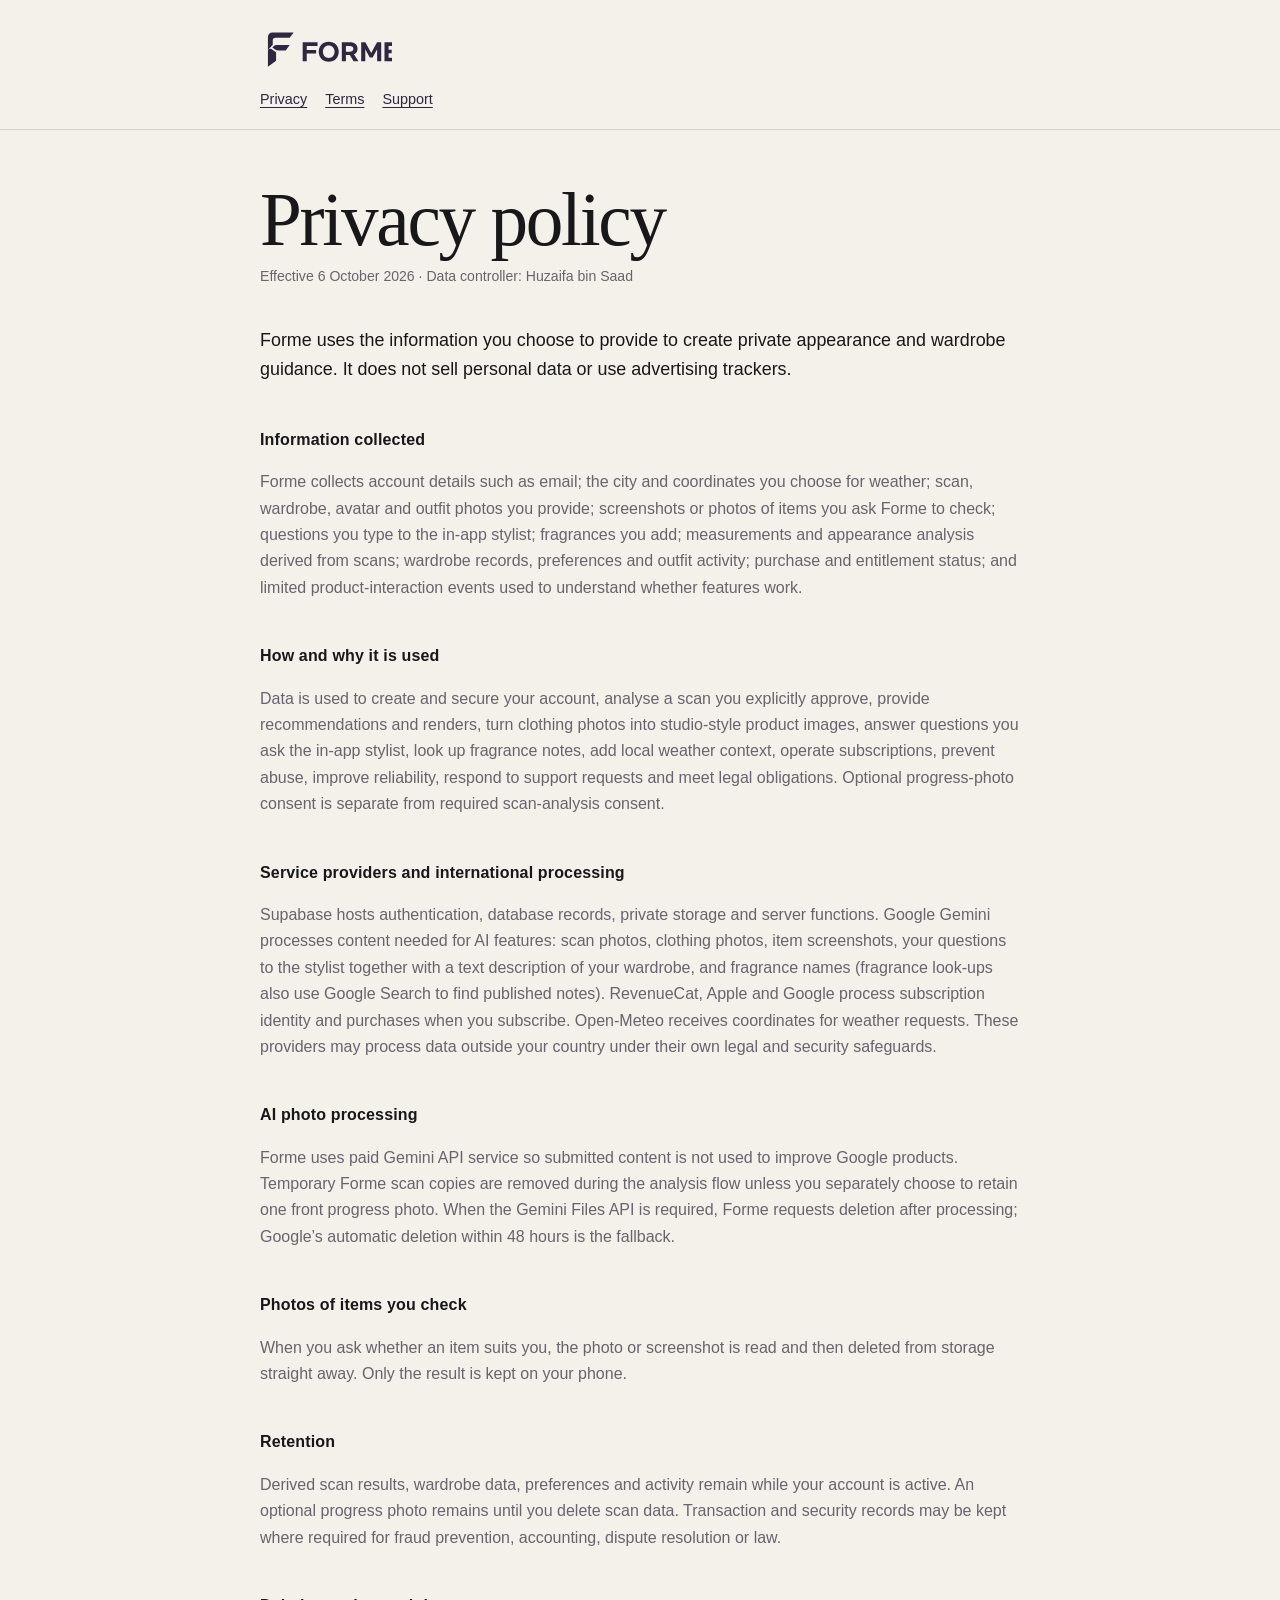
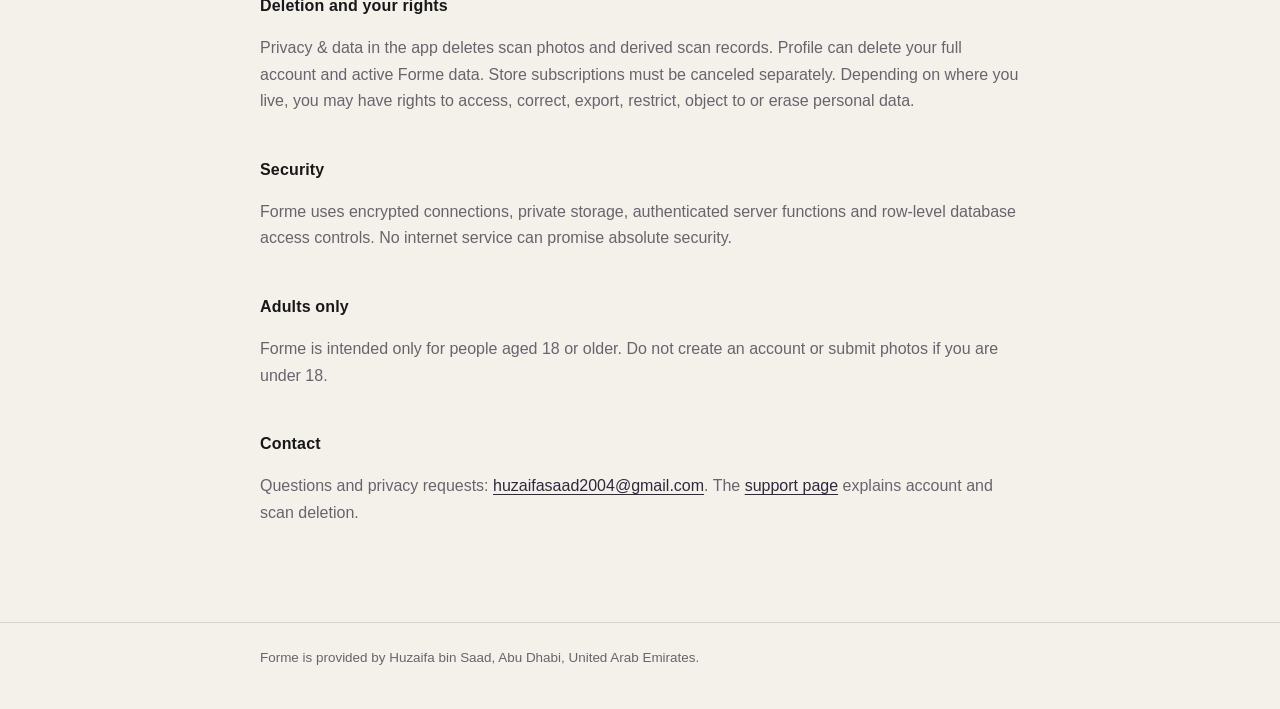
==== privacy/index.html @ 4117dc7e "Forme privacy, terms and support pages" ====
<!doctype html>
<html lang="en"><head><meta charset="utf-8"><meta name="viewport" content="width=device-width,initial-scale=1"><title>Privacy Policy — Forme</title><meta name="description" content="How Forme collects, uses, retains and deletes personal data."><link rel="stylesheet" href="../styles.css"></head>
<body><header><div class="shell"><img src="../logo-lockup.svg" alt="Forme"><nav><a href="../privacy/">Privacy</a><a href="../terms/">Terms</a><a href="../support/">Support</a></nav></div></header>
<main class="shell"><h1>Privacy policy</h1><p class="meta">Effective 6 October 2026 · Data controller: Huzaifa bin Saad</p>
<p class="lead">Forme uses the information you choose to provide to create private appearance and wardrobe guidance. It does not sell personal data or use advertising trackers.</p>
<h2>Information collected</h2><p>Forme collects account details such as email; the city and coordinates you choose for weather; scan, wardrobe, avatar and outfit photos you provide; screenshots or photos of items you ask Forme to check; questions you type to the in-app stylist; fragrances you add; measurements and appearance analysis derived from scans; wardrobe records, preferences and outfit activity; purchase and entitlement status; and limited product-interaction events used to understand whether features work.</p>
<h2>How and why it is used</h2><p>Data is used to create and secure your account, analyse a scan you explicitly approve, provide recommendations and renders, turn clothing photos into studio-style product images, answer questions you ask the in-app stylist, look up fragrance notes, add local weather context, operate subscriptions, prevent abuse, improve reliability, respond to support requests and meet legal obligations. Optional progress-photo consent is separate from required scan-analysis consent.</p>
<h2>Service providers and international processing</h2><p>Supabase hosts authentication, database records, private storage and server functions. Google Gemini processes content needed for AI features: scan photos, clothing photos, item screenshots, your questions to the stylist together with a text description of your wardrobe, and fragrance names (fragrance look-ups also use Google Search to find published notes). RevenueCat, Apple and Google process subscription identity and purchases when you subscribe. Open-Meteo receives coordinates for weather requests. These providers may process data outside your country under their own legal and security safeguards.</p>
<h2>AI photo processing</h2><p>Forme uses paid Gemini API service so submitted content is not used to improve Google products. Temporary Forme scan copies are removed during the analysis flow unless you separately choose to retain one front progress photo. When the Gemini Files API is required, Forme requests deletion after processing; Google’s automatic deletion within 48 hours is the fallback.</p>
<h2>Photos of items you check</h2><p>When you ask whether an item suits you, the photo or screenshot is read and then deleted from storage straight away. Only the result is kept on your phone.</p>
<h2>Retention</h2><p>Derived scan results, wardrobe data, preferences and activity remain while your account is active. An optional progress photo remains until you delete scan data. Transaction and security records may be kept where required for fraud prevention, accounting, dispute resolution or law.</p>
<h2>Deletion and your rights</h2><p>Privacy &amp; data in the app deletes scan photos and derived scan records. Profile can delete your full account and active Forme data. Store subscriptions must be canceled separately. Depending on where you live, you may have rights to access, correct, export, restrict, object to or erase personal data.</p>
<h2>Security</h2><p>Forme uses encrypted connections, private storage, authenticated server functions and row-level database access controls. No internet service can promise absolute security.</p>
<h2>Adults only</h2><p>Forme is intended only for people aged 18 or older. Do not create an account or submit photos if you are under 18.</p>
<h2>Contact</h2><p>Questions and privacy requests: <a href="mailto:huzaifasaad2004@gmail.com">huzaifasaad2004@gmail.com</a>. The <a href="../support/">support page</a> explains account and scan deletion.</p>
</main><footer><div class="shell">Forme is provided by Huzaifa bin Saad, Abu Dhabi, United Arab Emirates.</div></footer></body></html>
---- styles.css ----
:root {
  color-scheme: light;
  --paper: #f4f1eb;
  --ink: #181719;
  --muted: #68636d;
  --aubergine: #30263f;
  --rule: #d9d3ca;
  --raised: #fbf9f5;
}

* { box-sizing: border-box; }
body {
  margin: 0;
  background: var(--paper);
  color: var(--ink);
  font-family: Manrope, -apple-system, BlinkMacSystemFont, "Segoe UI", sans-serif;
  line-height: 1.65;
}
a { color: var(--aubergine); text-underline-offset: 3px; }
.shell { width: min(760px, calc(100% - 40px)); margin: 0 auto; }
header { padding: 30px 0 18px; border-bottom: 1px solid var(--rule); }
header img { display: block; width: 132px; height: auto; }
nav { display: flex; flex-wrap: wrap; gap: 18px; margin-top: 18px; font-size: 0.9rem; }
main { padding: 54px 0 80px; }
h1 { margin: 0 0 8px; font-family: "Instrument Serif", Georgia, serif; font-size: clamp(2.5rem, 8vw, 4.7rem); line-height: 0.96; font-weight: 400; letter-spacing: -0.03em; }
h2 { margin: 42px 0 8px; font-size: 1rem; letter-spacing: 0.01em; }
p, li { color: var(--muted); }
.meta { margin: 0 0 38px; font-size: 0.88rem; }
.lead { color: var(--ink); font-size: 1.12rem; }
.card { margin-top: 28px; padding: 22px; background: var(--raised); border: 1px solid var(--rule); border-radius: 14px; }
.button { display: inline-block; min-height: 48px; padding: 12px 20px; border-radius: 12px; background: var(--aubergine); color: white; text-decoration: none; font-weight: 700; }
footer { padding: 24px 0 40px; border-top: 1px solid var(--rule); color: var(--muted); font-size: 0.84rem; }
@media (max-width: 480px) { main { padding-top: 38px; } .shell { width: min(100% - 30px, 760px); } }
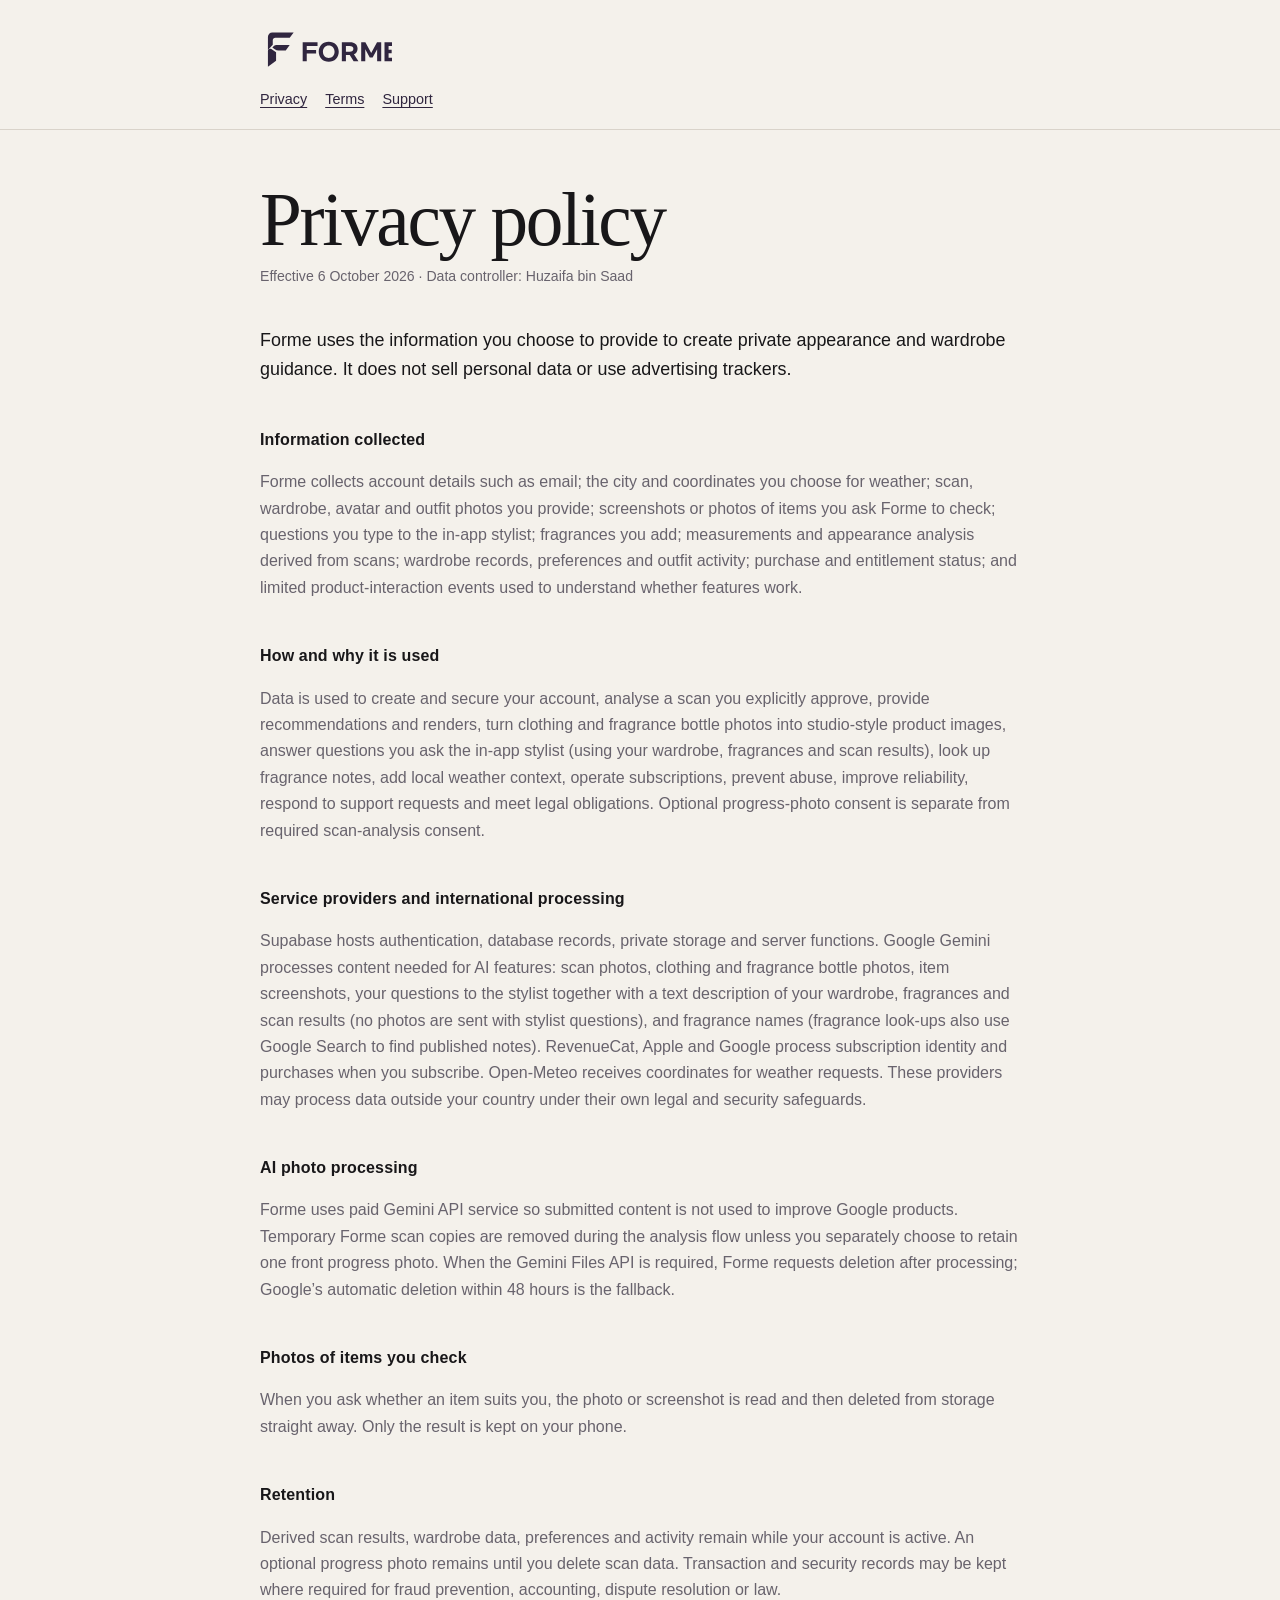
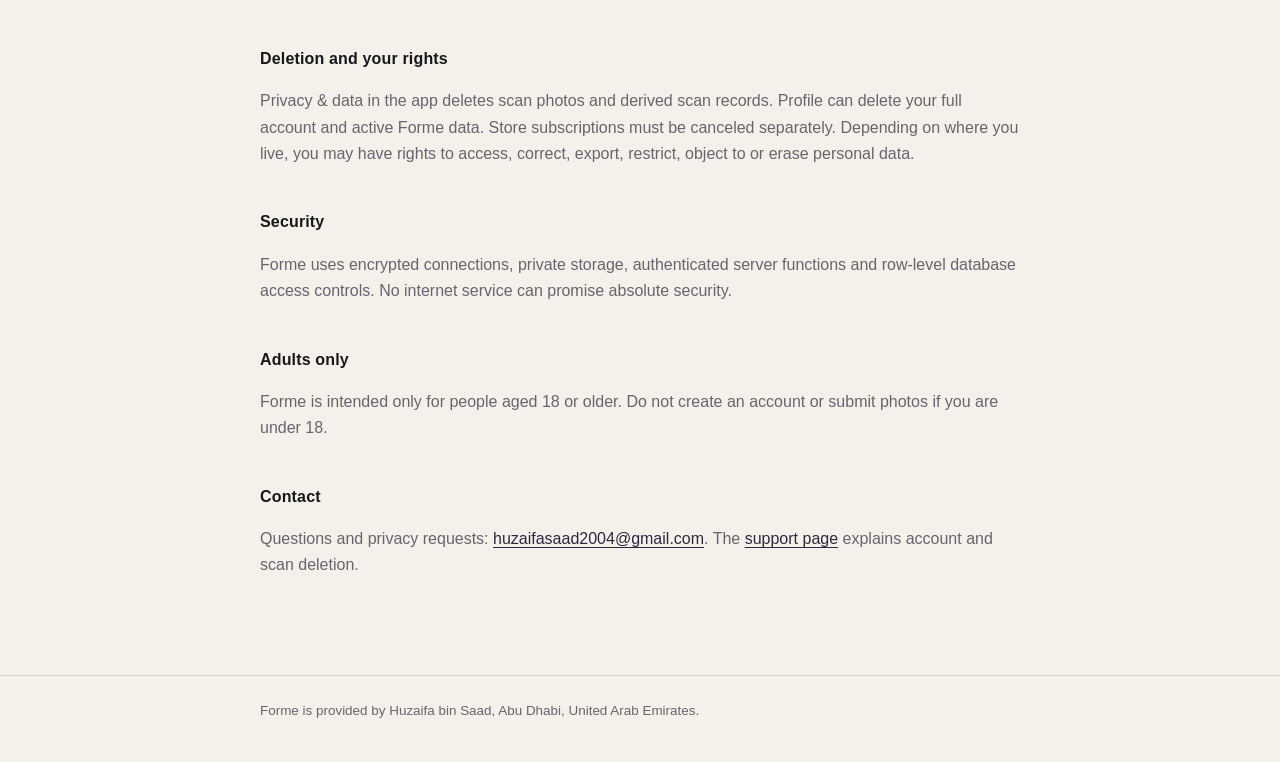
==== commit f67e9378: "Privacy: fragrance studio shots; stylist uses wardrobe, fragrances and scan results (text only) Co-A" ====
--- a/privacy/index.html
+++ b/privacy/index.html
@@ -4,8 +4,8 @@
 <main class="shell"><h1>Privacy policy</h1><p class="meta">Effective 6 October 2026 · Data controller: Huzaifa bin Saad</p>
 <p class="lead">Forme uses the information you choose to provide to create private appearance and wardrobe guidance. It does not sell personal data or use advertising trackers.</p>
 <h2>Information collected</h2><p>Forme collects account details such as email; the city and coordinates you choose for weather; scan, wardrobe, avatar and outfit photos you provide; screenshots or photos of items you ask Forme to check; questions you type to the in-app stylist; fragrances you add; measurements and appearance analysis derived from scans; wardrobe records, preferences and outfit activity; purchase and entitlement status; and limited product-interaction events used to understand whether features work.</p>
-<h2>How and why it is used</h2><p>Data is used to create and secure your account, analyse a scan you explicitly approve, provide recommendations and renders, turn clothing photos into studio-style product images, answer questions you ask the in-app stylist, look up fragrance notes, add local weather context, operate subscriptions, prevent abuse, improve reliability, respond to support requests and meet legal obligations. Optional progress-photo consent is separate from required scan-analysis consent.</p>
-<h2>Service providers and international processing</h2><p>Supabase hosts authentication, database records, private storage and server functions. Google Gemini processes content needed for AI features: scan photos, clothing photos, item screenshots, your questions to the stylist together with a text description of your wardrobe, and fragrance names (fragrance look-ups also use Google Search to find published notes). RevenueCat, Apple and Google process subscription identity and purchases when you subscribe. Open-Meteo receives coordinates for weather requests. These providers may process data outside your country under their own legal and security safeguards.</p>
+<h2>How and why it is used</h2><p>Data is used to create and secure your account, analyse a scan you explicitly approve, provide recommendations and renders, turn clothing and fragrance bottle photos into studio-style product images, answer questions you ask the in-app stylist (using your wardrobe, fragrances and scan results), look up fragrance notes, add local weather context, operate subscriptions, prevent abuse, improve reliability, respond to support requests and meet legal obligations. Optional progress-photo consent is separate from required scan-analysis consent.</p>
+<h2>Service providers and international processing</h2><p>Supabase hosts authentication, database records, private storage and server functions. Google Gemini processes content needed for AI features: scan photos, clothing and fragrance bottle photos, item screenshots, your questions to the stylist together with a text description of your wardrobe, fragrances and scan results (no photos are sent with stylist questions), and fragrance names (fragrance look-ups also use Google Search to find published notes). RevenueCat, Apple and Google process subscription identity and purchases when you subscribe. Open-Meteo receives coordinates for weather requests. These providers may process data outside your country under their own legal and security safeguards.</p>
 <h2>AI photo processing</h2><p>Forme uses paid Gemini API service so submitted content is not used to improve Google products. Temporary Forme scan copies are removed during the analysis flow unless you separately choose to retain one front progress photo. When the Gemini Files API is required, Forme requests deletion after processing; Google’s automatic deletion within 48 hours is the fallback.</p>
 <h2>Photos of items you check</h2><p>When you ask whether an item suits you, the photo or screenshot is read and then deleted from storage straight away. Only the result is kept on your phone.</p>
 <h2>Retention</h2><p>Derived scan results, wardrobe data, preferences and activity remain while your account is active. An optional progress photo remains until you delete scan data. Transaction and security records may be kept where required for fraud prevention, accounting, dispute resolution or law.</p>
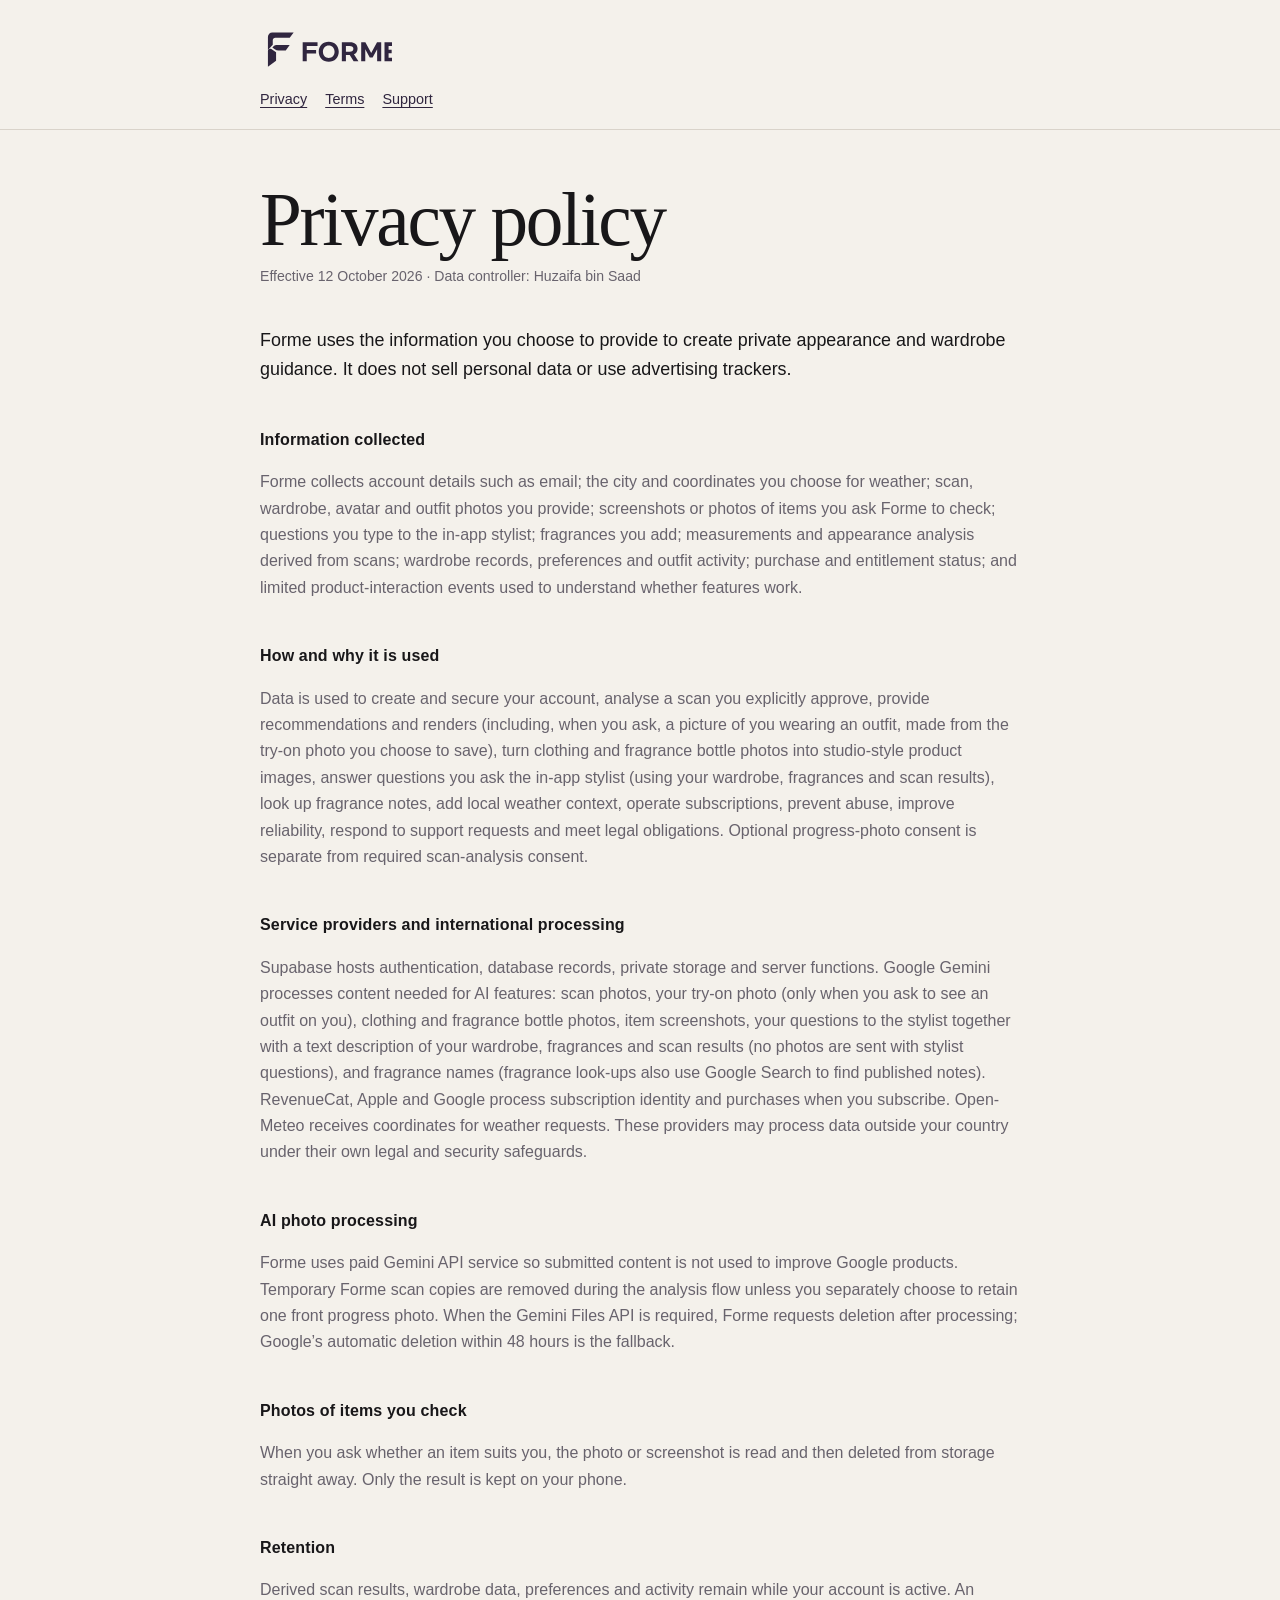
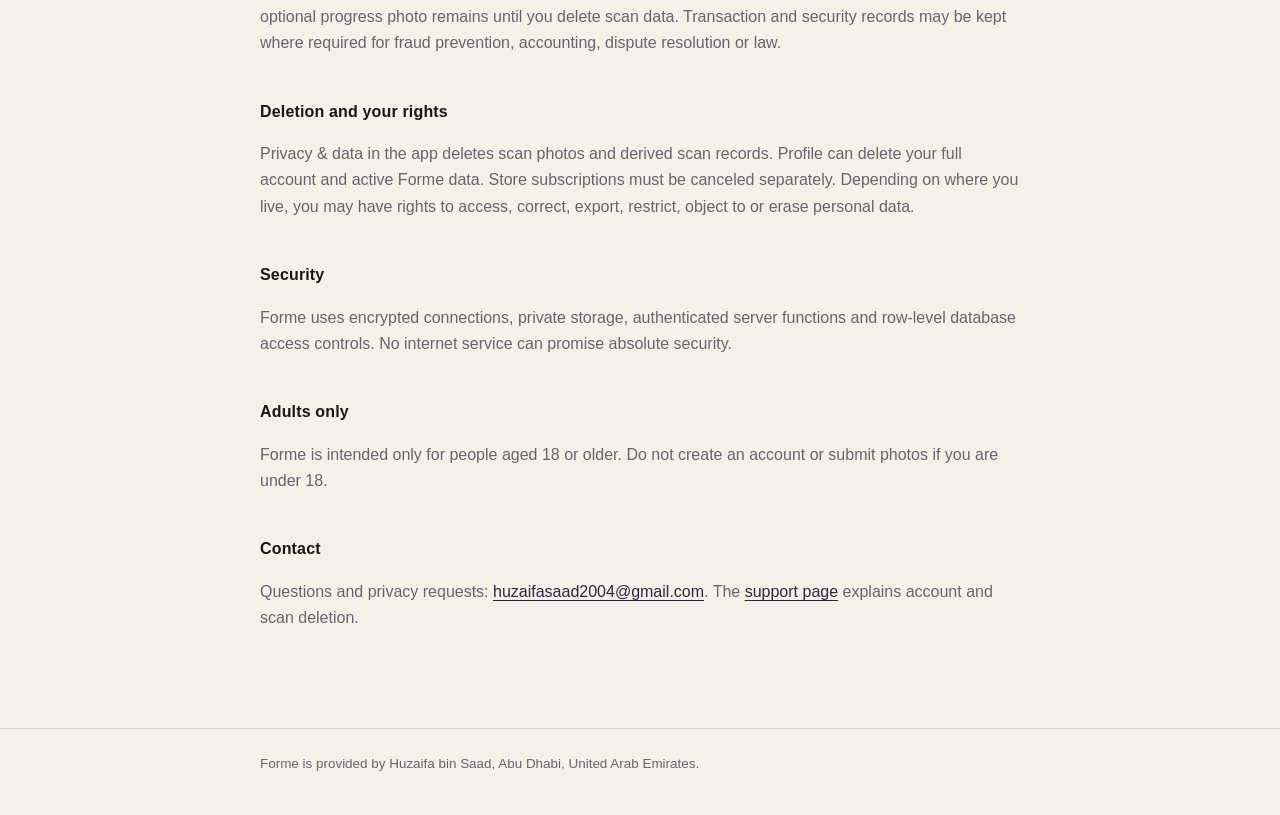
==== commit 46d377b7: "Privacy: AI try-on uses your saved try-on photo when you ask" ====
--- a/privacy/index.html
+++ b/privacy/index.html
@@ -1,11 +1,11 @@
 <!doctype html>
 <html lang="en"><head><meta charset="utf-8"><meta name="viewport" content="width=device-width,initial-scale=1"><title>Privacy Policy — Forme</title><meta name="description" content="How Forme collects, uses, retains and deletes personal data."><link rel="stylesheet" href="../styles.css"></head>
 <body><header><div class="shell"><img src="../logo-lockup.svg" alt="Forme"><nav><a href="../privacy/">Privacy</a><a href="../terms/">Terms</a><a href="../support/">Support</a></nav></div></header>
-<main class="shell"><h1>Privacy policy</h1><p class="meta">Effective 6 October 2026 · Data controller: Huzaifa bin Saad</p>
+<main class="shell"><h1>Privacy policy</h1><p class="meta">Effective 12 October 2026 · Data controller: Huzaifa bin Saad</p>
 <p class="lead">Forme uses the information you choose to provide to create private appearance and wardrobe guidance. It does not sell personal data or use advertising trackers.</p>
 <h2>Information collected</h2><p>Forme collects account details such as email; the city and coordinates you choose for weather; scan, wardrobe, avatar and outfit photos you provide; screenshots or photos of items you ask Forme to check; questions you type to the in-app stylist; fragrances you add; measurements and appearance analysis derived from scans; wardrobe records, preferences and outfit activity; purchase and entitlement status; and limited product-interaction events used to understand whether features work.</p>
-<h2>How and why it is used</h2><p>Data is used to create and secure your account, analyse a scan you explicitly approve, provide recommendations and renders, turn clothing and fragrance bottle photos into studio-style product images, answer questions you ask the in-app stylist (using your wardrobe, fragrances and scan results), look up fragrance notes, add local weather context, operate subscriptions, prevent abuse, improve reliability, respond to support requests and meet legal obligations. Optional progress-photo consent is separate from required scan-analysis consent.</p>
-<h2>Service providers and international processing</h2><p>Supabase hosts authentication, database records, private storage and server functions. Google Gemini processes content needed for AI features: scan photos, clothing and fragrance bottle photos, item screenshots, your questions to the stylist together with a text description of your wardrobe, fragrances and scan results (no photos are sent with stylist questions), and fragrance names (fragrance look-ups also use Google Search to find published notes). RevenueCat, Apple and Google process subscription identity and purchases when you subscribe. Open-Meteo receives coordinates for weather requests. These providers may process data outside your country under their own legal and security safeguards.</p>
+<h2>How and why it is used</h2><p>Data is used to create and secure your account, analyse a scan you explicitly approve, provide recommendations and renders (including, when you ask, a picture of you wearing an outfit, made from the try-on photo you choose to save), turn clothing and fragrance bottle photos into studio-style product images, answer questions you ask the in-app stylist (using your wardrobe, fragrances and scan results), look up fragrance notes, add local weather context, operate subscriptions, prevent abuse, improve reliability, respond to support requests and meet legal obligations. Optional progress-photo consent is separate from required scan-analysis consent.</p>
+<h2>Service providers and international processing</h2><p>Supabase hosts authentication, database records, private storage and server functions. Google Gemini processes content needed for AI features: scan photos, your try-on photo (only when you ask to see an outfit on you), clothing and fragrance bottle photos, item screenshots, your questions to the stylist together with a text description of your wardrobe, fragrances and scan results (no photos are sent with stylist questions), and fragrance names (fragrance look-ups also use Google Search to find published notes). RevenueCat, Apple and Google process subscription identity and purchases when you subscribe. Open-Meteo receives coordinates for weather requests. These providers may process data outside your country under their own legal and security safeguards.</p>
 <h2>AI photo processing</h2><p>Forme uses paid Gemini API service so submitted content is not used to improve Google products. Temporary Forme scan copies are removed during the analysis flow unless you separately choose to retain one front progress photo. When the Gemini Files API is required, Forme requests deletion after processing; Google’s automatic deletion within 48 hours is the fallback.</p>
 <h2>Photos of items you check</h2><p>When you ask whether an item suits you, the photo or screenshot is read and then deleted from storage straight away. Only the result is kept on your phone.</p>
 <h2>Retention</h2><p>Derived scan results, wardrobe data, preferences and activity remain while your account is active. An optional progress photo remains until you delete scan data. Transaction and security records may be kept where required for fraud prevention, accounting, dispute resolution or law.</p>
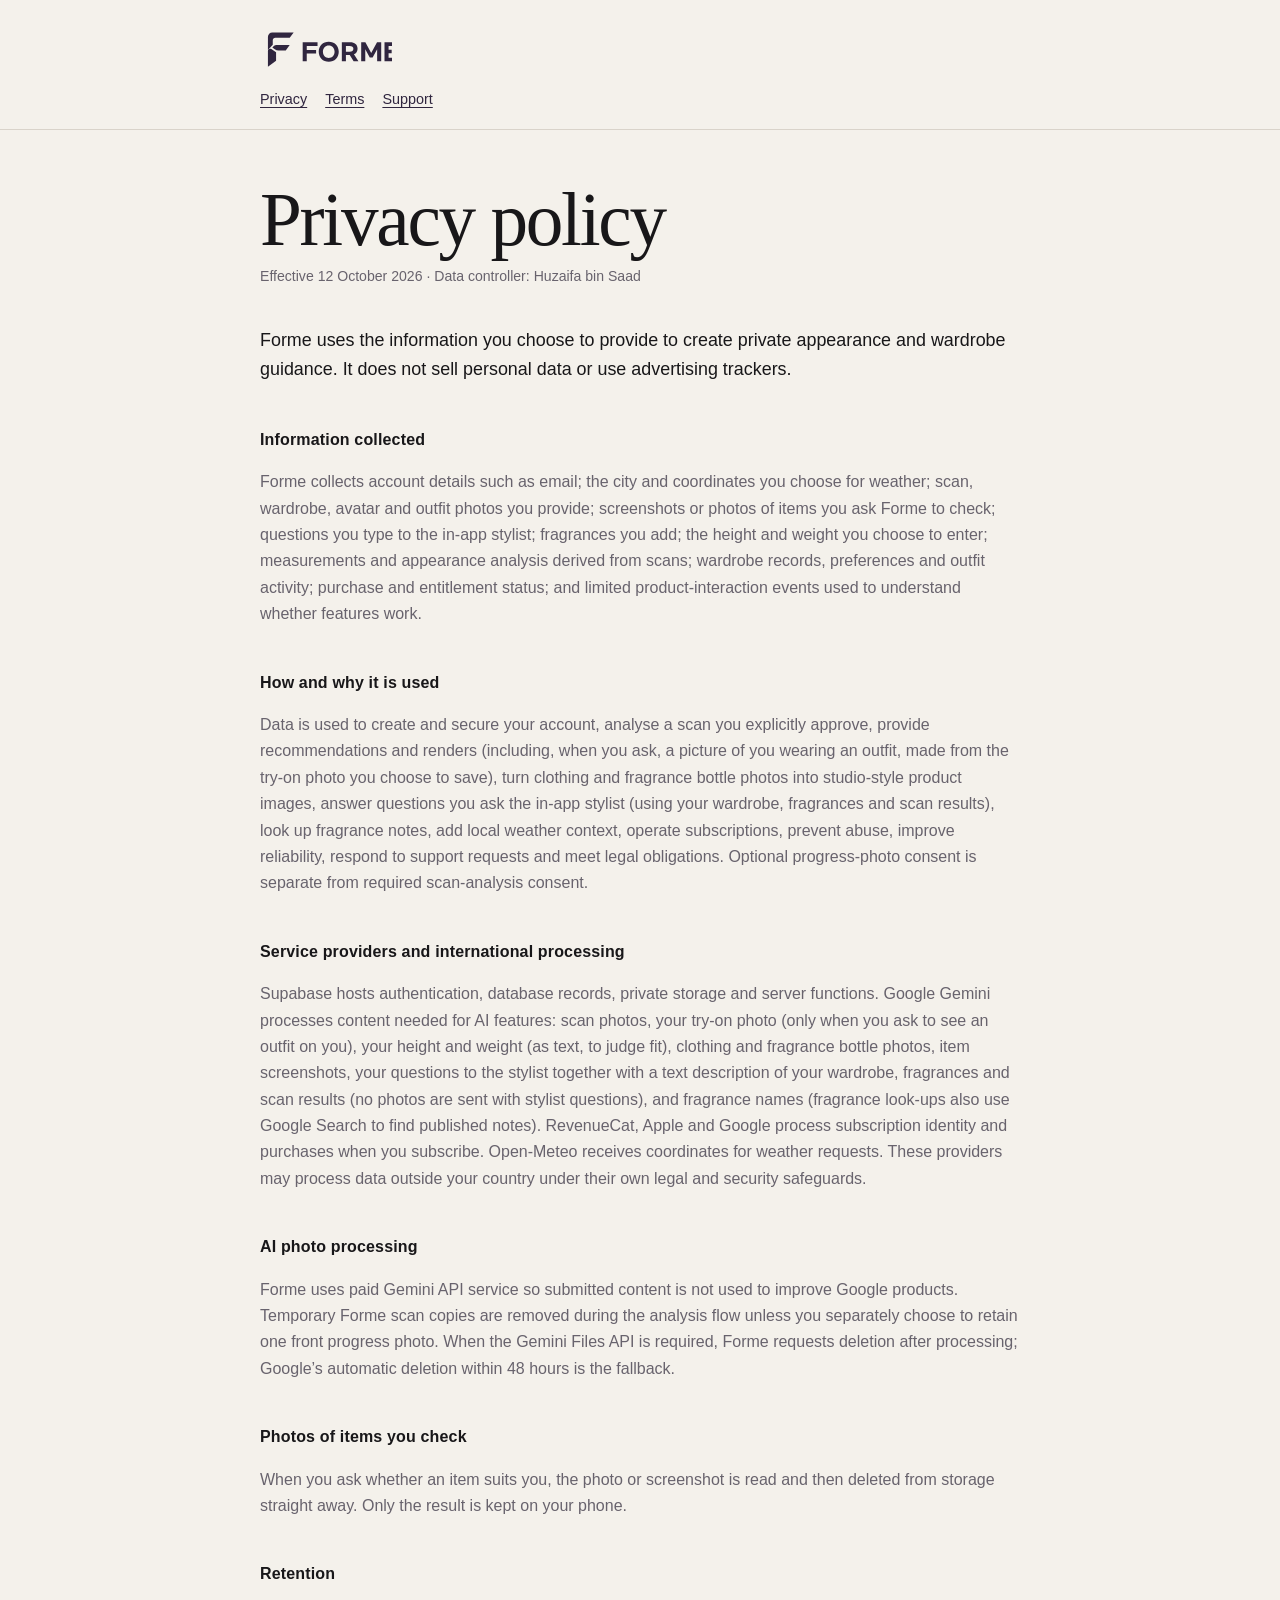
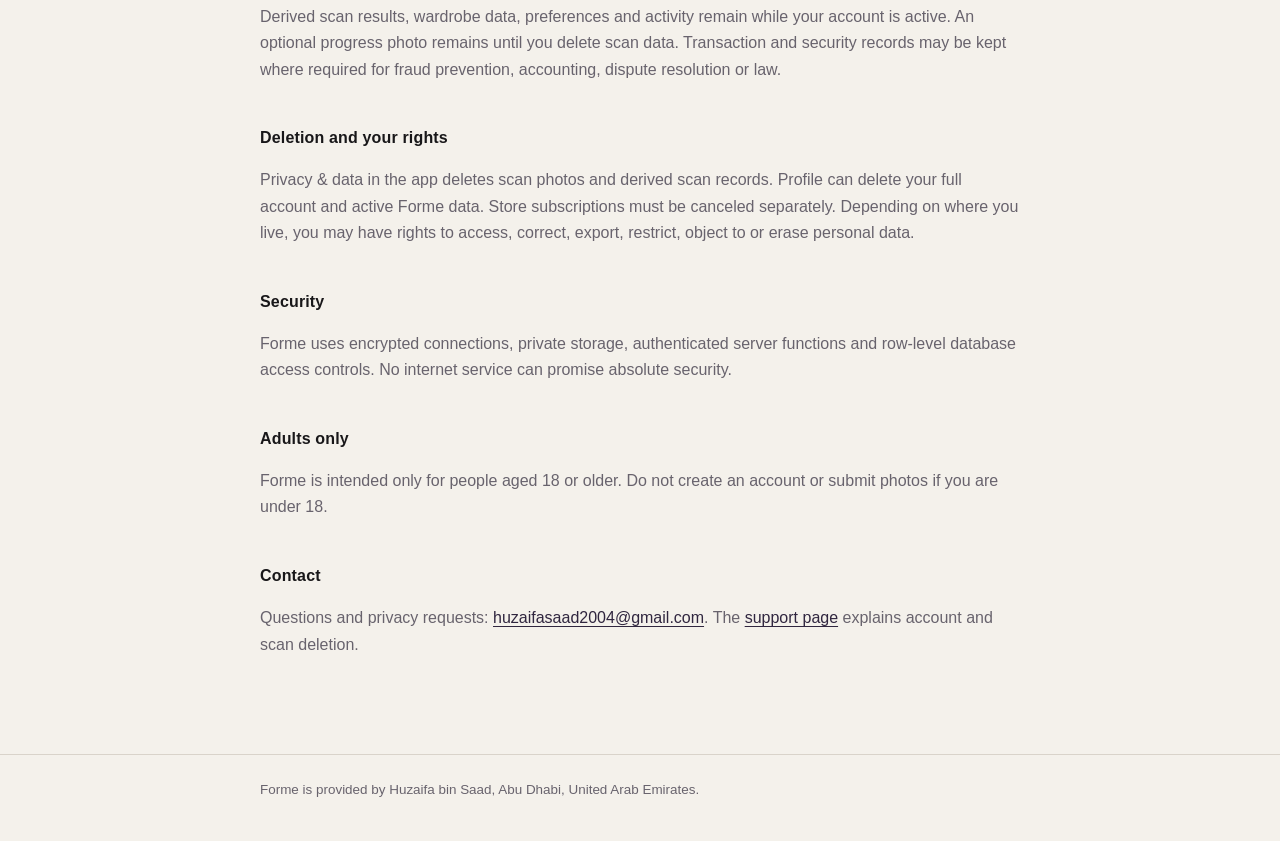
==== commit 568a8689: "Privacy: height and weight" ====
--- a/privacy/index.html
+++ b/privacy/index.html
@@ -3,9 +3,9 @@
 <body><header><div class="shell"><img src="../logo-lockup.svg" alt="Forme"><nav><a href="../privacy/">Privacy</a><a href="../terms/">Terms</a><a href="../support/">Support</a></nav></div></header>
 <main class="shell"><h1>Privacy policy</h1><p class="meta">Effective 12 October 2026 · Data controller: Huzaifa bin Saad</p>
 <p class="lead">Forme uses the information you choose to provide to create private appearance and wardrobe guidance. It does not sell personal data or use advertising trackers.</p>
-<h2>Information collected</h2><p>Forme collects account details such as email; the city and coordinates you choose for weather; scan, wardrobe, avatar and outfit photos you provide; screenshots or photos of items you ask Forme to check; questions you type to the in-app stylist; fragrances you add; measurements and appearance analysis derived from scans; wardrobe records, preferences and outfit activity; purchase and entitlement status; and limited product-interaction events used to understand whether features work.</p>
+<h2>Information collected</h2><p>Forme collects account details such as email; the city and coordinates you choose for weather; scan, wardrobe, avatar and outfit photos you provide; screenshots or photos of items you ask Forme to check; questions you type to the in-app stylist; fragrances you add; the height and weight you choose to enter; measurements and appearance analysis derived from scans; wardrobe records, preferences and outfit activity; purchase and entitlement status; and limited product-interaction events used to understand whether features work.</p>
 <h2>How and why it is used</h2><p>Data is used to create and secure your account, analyse a scan you explicitly approve, provide recommendations and renders (including, when you ask, a picture of you wearing an outfit, made from the try-on photo you choose to save), turn clothing and fragrance bottle photos into studio-style product images, answer questions you ask the in-app stylist (using your wardrobe, fragrances and scan results), look up fragrance notes, add local weather context, operate subscriptions, prevent abuse, improve reliability, respond to support requests and meet legal obligations. Optional progress-photo consent is separate from required scan-analysis consent.</p>
-<h2>Service providers and international processing</h2><p>Supabase hosts authentication, database records, private storage and server functions. Google Gemini processes content needed for AI features: scan photos, your try-on photo (only when you ask to see an outfit on you), clothing and fragrance bottle photos, item screenshots, your questions to the stylist together with a text description of your wardrobe, fragrances and scan results (no photos are sent with stylist questions), and fragrance names (fragrance look-ups also use Google Search to find published notes). RevenueCat, Apple and Google process subscription identity and purchases when you subscribe. Open-Meteo receives coordinates for weather requests. These providers may process data outside your country under their own legal and security safeguards.</p>
+<h2>Service providers and international processing</h2><p>Supabase hosts authentication, database records, private storage and server functions. Google Gemini processes content needed for AI features: scan photos, your try-on photo (only when you ask to see an outfit on you), your height and weight (as text, to judge fit), clothing and fragrance bottle photos, item screenshots, your questions to the stylist together with a text description of your wardrobe, fragrances and scan results (no photos are sent with stylist questions), and fragrance names (fragrance look-ups also use Google Search to find published notes). RevenueCat, Apple and Google process subscription identity and purchases when you subscribe. Open-Meteo receives coordinates for weather requests. These providers may process data outside your country under their own legal and security safeguards.</p>
 <h2>AI photo processing</h2><p>Forme uses paid Gemini API service so submitted content is not used to improve Google products. Temporary Forme scan copies are removed during the analysis flow unless you separately choose to retain one front progress photo. When the Gemini Files API is required, Forme requests deletion after processing; Google’s automatic deletion within 48 hours is the fallback.</p>
 <h2>Photos of items you check</h2><p>When you ask whether an item suits you, the photo or screenshot is read and then deleted from storage straight away. Only the result is kept on your phone.</p>
 <h2>Retention</h2><p>Derived scan results, wardrobe data, preferences and activity remain while your account is active. An optional progress photo remains until you delete scan data. Transaction and security records may be kept where required for fraud prevention, accounting, dispute resolution or law.</p>
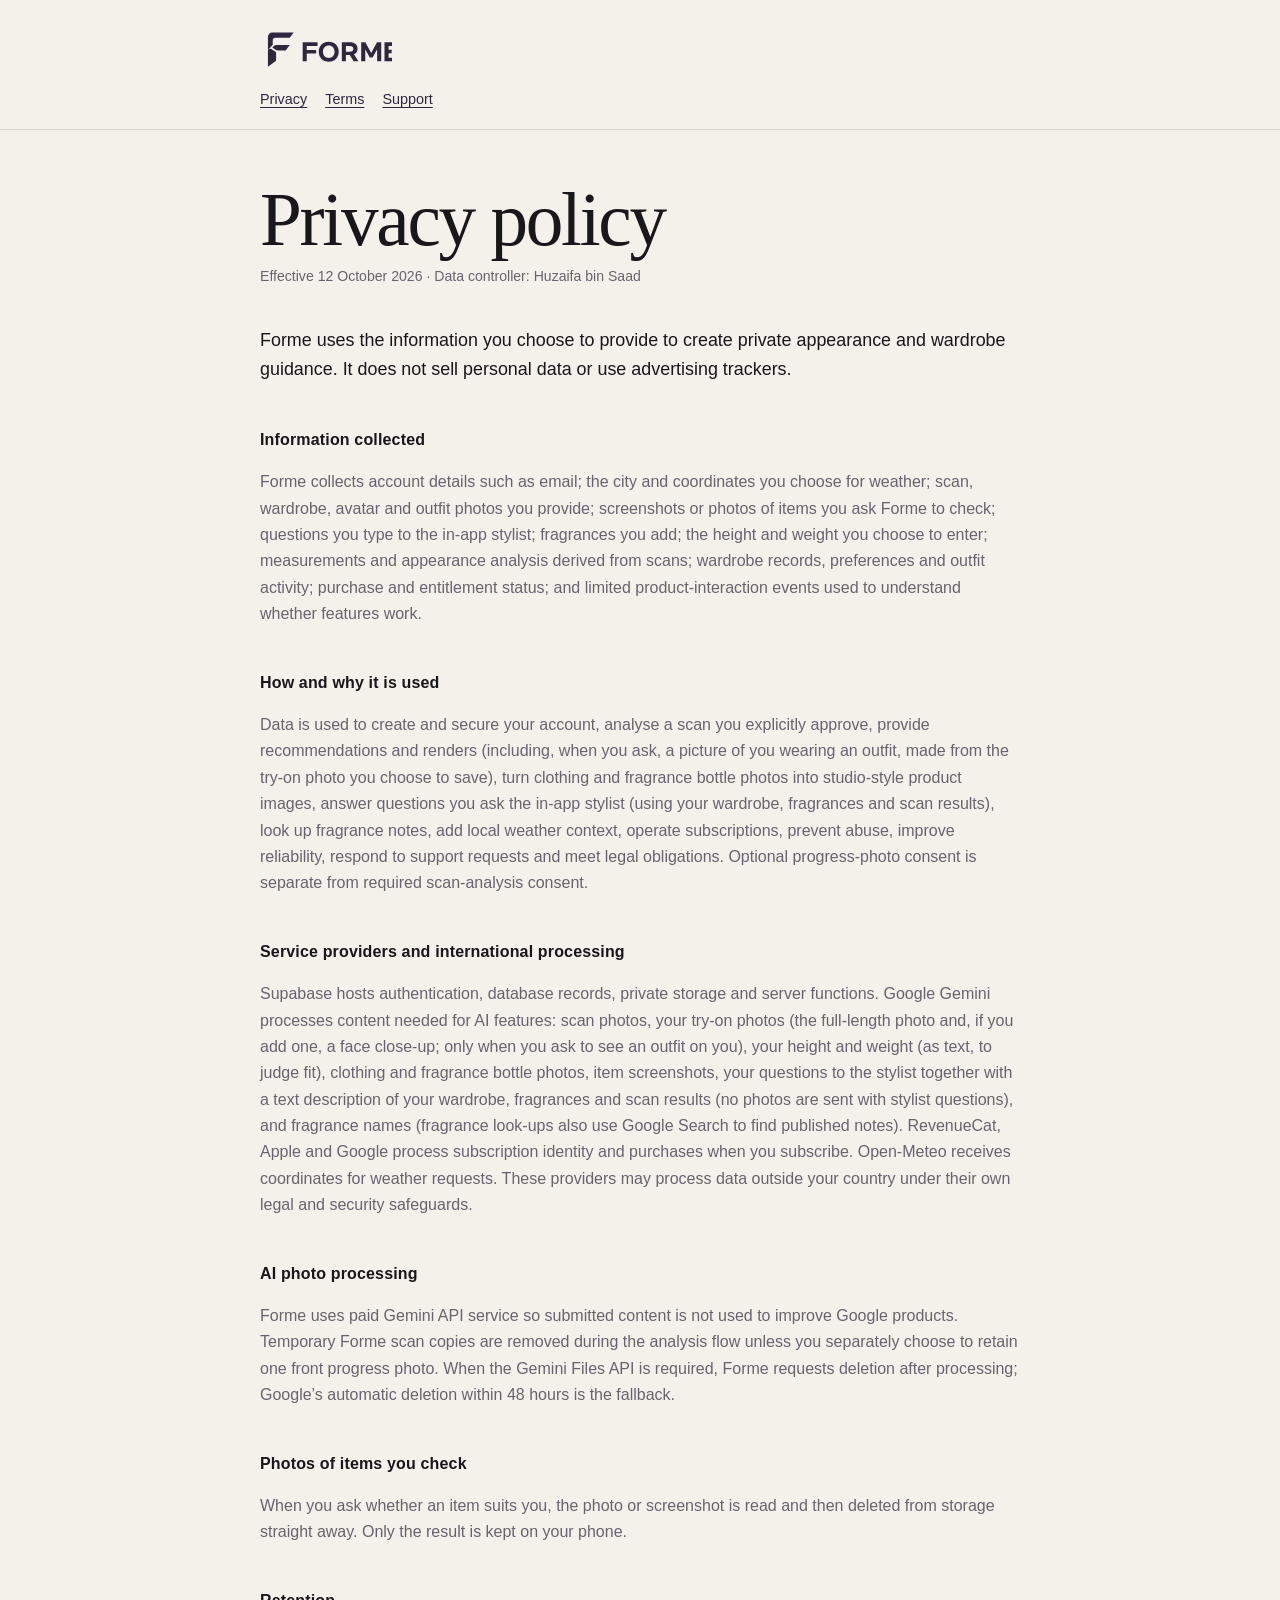
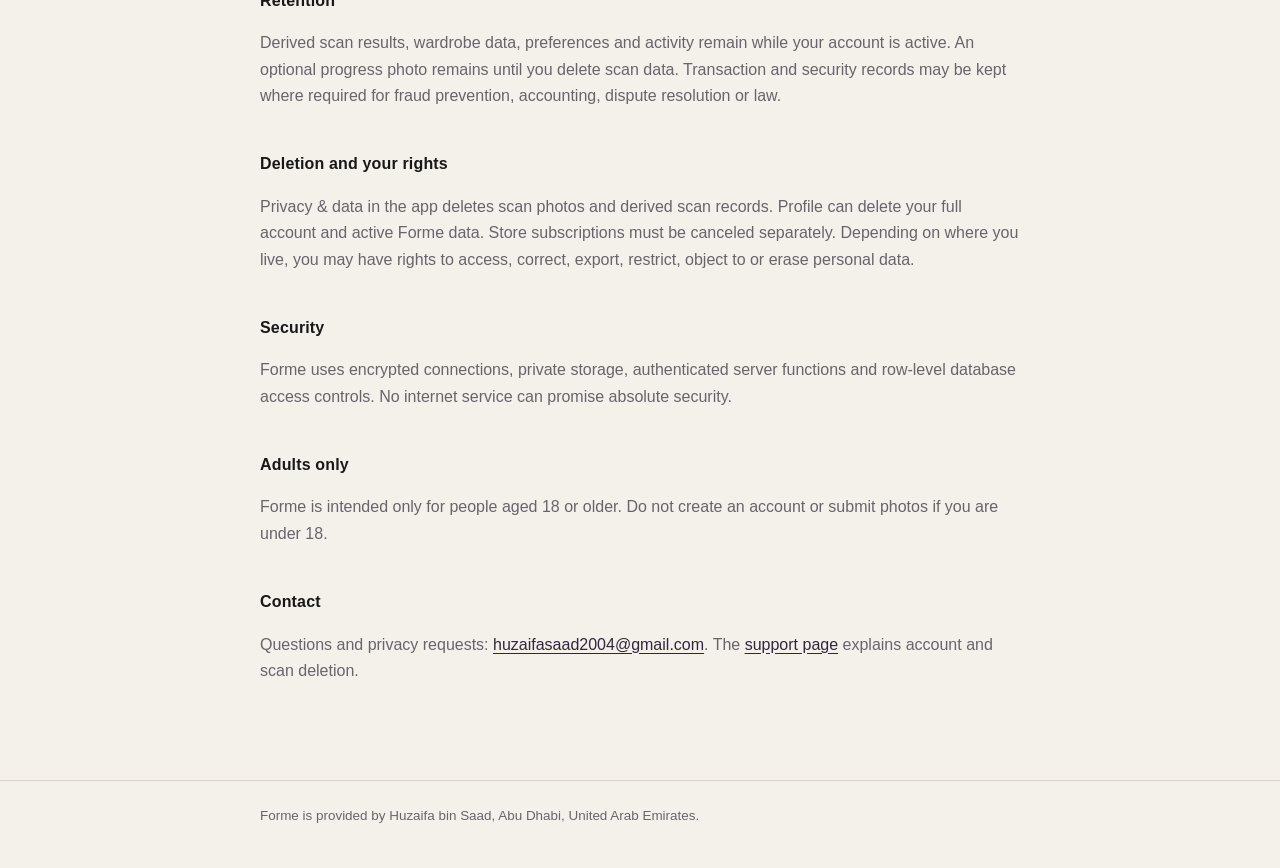
==== commit 5203ca49: "Privacy: optional face close-up for try-on" ====
--- a/privacy/index.html
+++ b/privacy/index.html
@@ -5,7 +5,7 @@
 <p class="lead">Forme uses the information you choose to provide to create private appearance and wardrobe guidance. It does not sell personal data or use advertising trackers.</p>
 <h2>Information collected</h2><p>Forme collects account details such as email; the city and coordinates you choose for weather; scan, wardrobe, avatar and outfit photos you provide; screenshots or photos of items you ask Forme to check; questions you type to the in-app stylist; fragrances you add; the height and weight you choose to enter; measurements and appearance analysis derived from scans; wardrobe records, preferences and outfit activity; purchase and entitlement status; and limited product-interaction events used to understand whether features work.</p>
 <h2>How and why it is used</h2><p>Data is used to create and secure your account, analyse a scan you explicitly approve, provide recommendations and renders (including, when you ask, a picture of you wearing an outfit, made from the try-on photo you choose to save), turn clothing and fragrance bottle photos into studio-style product images, answer questions you ask the in-app stylist (using your wardrobe, fragrances and scan results), look up fragrance notes, add local weather context, operate subscriptions, prevent abuse, improve reliability, respond to support requests and meet legal obligations. Optional progress-photo consent is separate from required scan-analysis consent.</p>
-<h2>Service providers and international processing</h2><p>Supabase hosts authentication, database records, private storage and server functions. Google Gemini processes content needed for AI features: scan photos, your try-on photo (only when you ask to see an outfit on you), your height and weight (as text, to judge fit), clothing and fragrance bottle photos, item screenshots, your questions to the stylist together with a text description of your wardrobe, fragrances and scan results (no photos are sent with stylist questions), and fragrance names (fragrance look-ups also use Google Search to find published notes). RevenueCat, Apple and Google process subscription identity and purchases when you subscribe. Open-Meteo receives coordinates for weather requests. These providers may process data outside your country under their own legal and security safeguards.</p>
+<h2>Service providers and international processing</h2><p>Supabase hosts authentication, database records, private storage and server functions. Google Gemini processes content needed for AI features: scan photos, your try-on photos (the full-length photo and, if you add one, a face close-up; only when you ask to see an outfit on you), your height and weight (as text, to judge fit), clothing and fragrance bottle photos, item screenshots, your questions to the stylist together with a text description of your wardrobe, fragrances and scan results (no photos are sent with stylist questions), and fragrance names (fragrance look-ups also use Google Search to find published notes). RevenueCat, Apple and Google process subscription identity and purchases when you subscribe. Open-Meteo receives coordinates for weather requests. These providers may process data outside your country under their own legal and security safeguards.</p>
 <h2>AI photo processing</h2><p>Forme uses paid Gemini API service so submitted content is not used to improve Google products. Temporary Forme scan copies are removed during the analysis flow unless you separately choose to retain one front progress photo. When the Gemini Files API is required, Forme requests deletion after processing; Google’s automatic deletion within 48 hours is the fallback.</p>
 <h2>Photos of items you check</h2><p>When you ask whether an item suits you, the photo or screenshot is read and then deleted from storage straight away. Only the result is kept on your phone.</p>
 <h2>Retention</h2><p>Derived scan results, wardrobe data, preferences and activity remain while your account is active. An optional progress photo remains until you delete scan data. Transaction and security records may be kept where required for fraud prevention, accounting, dispute resolution or law.</p>
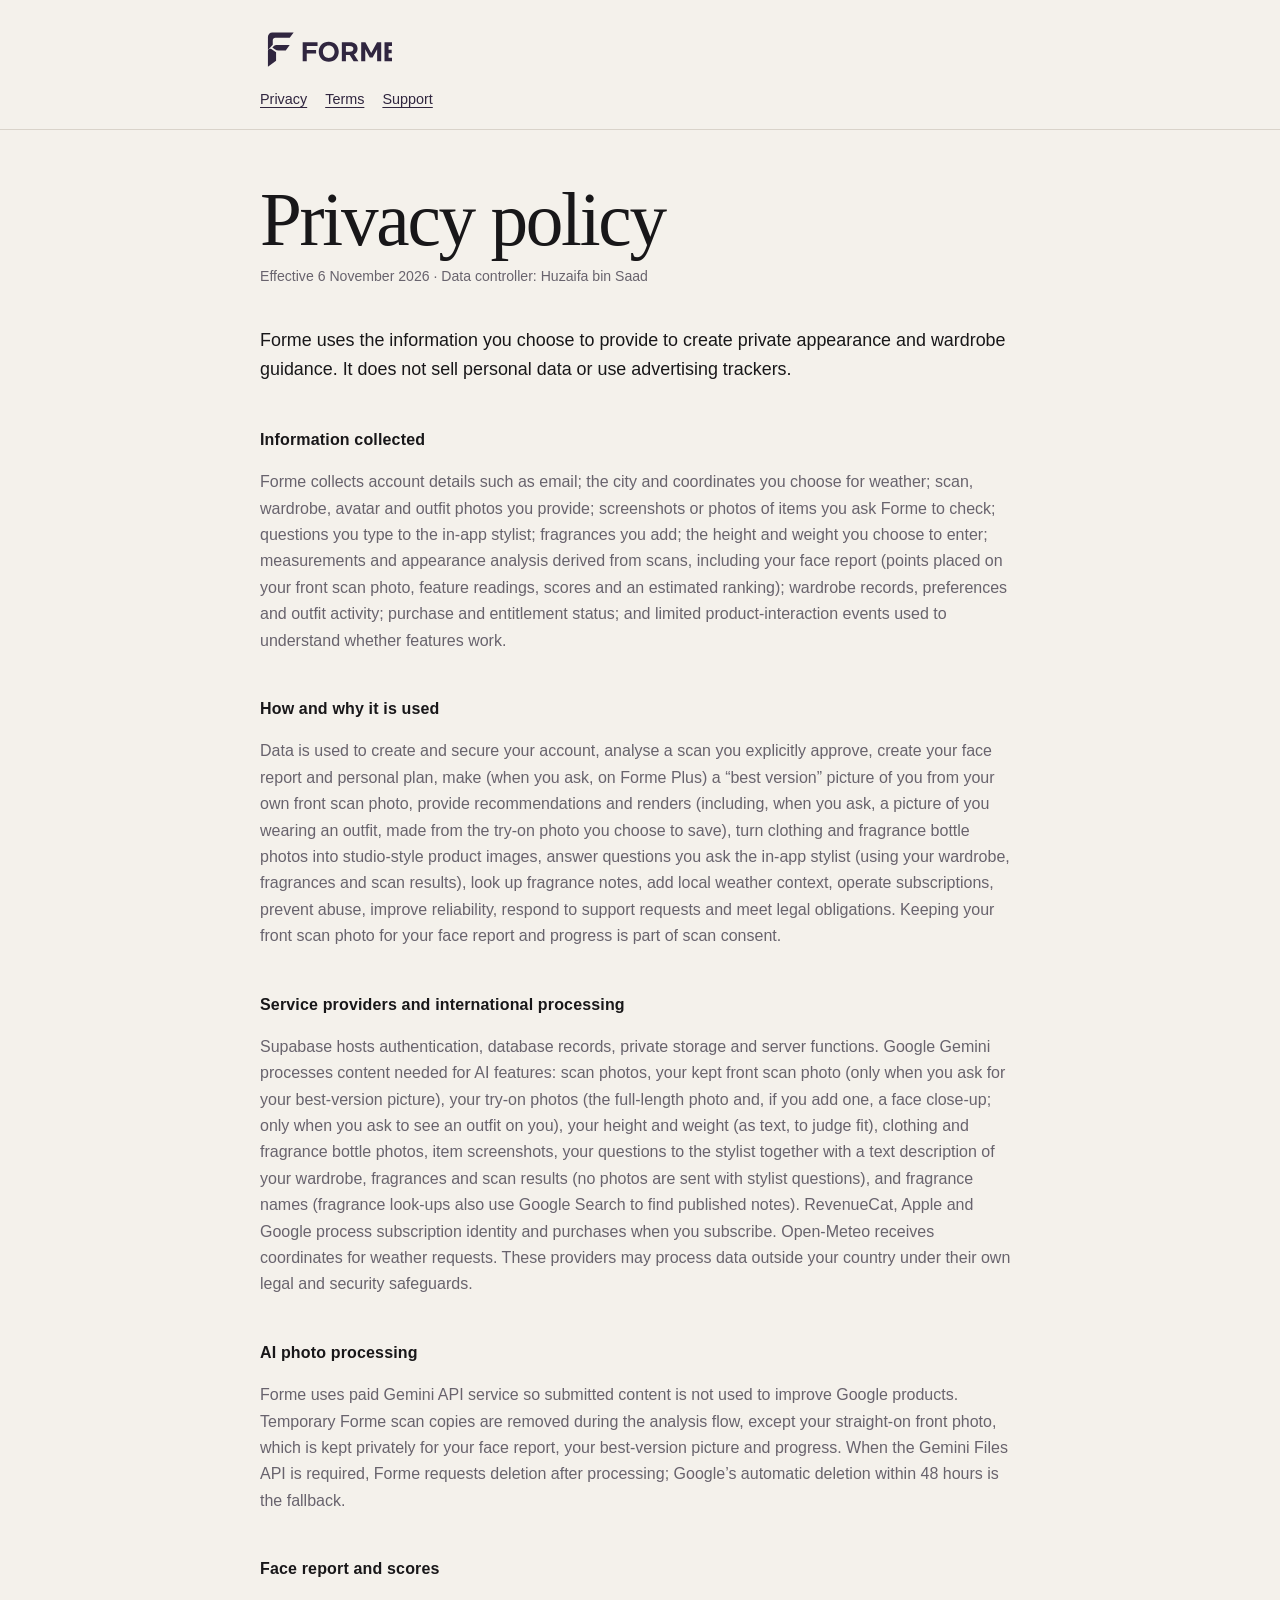
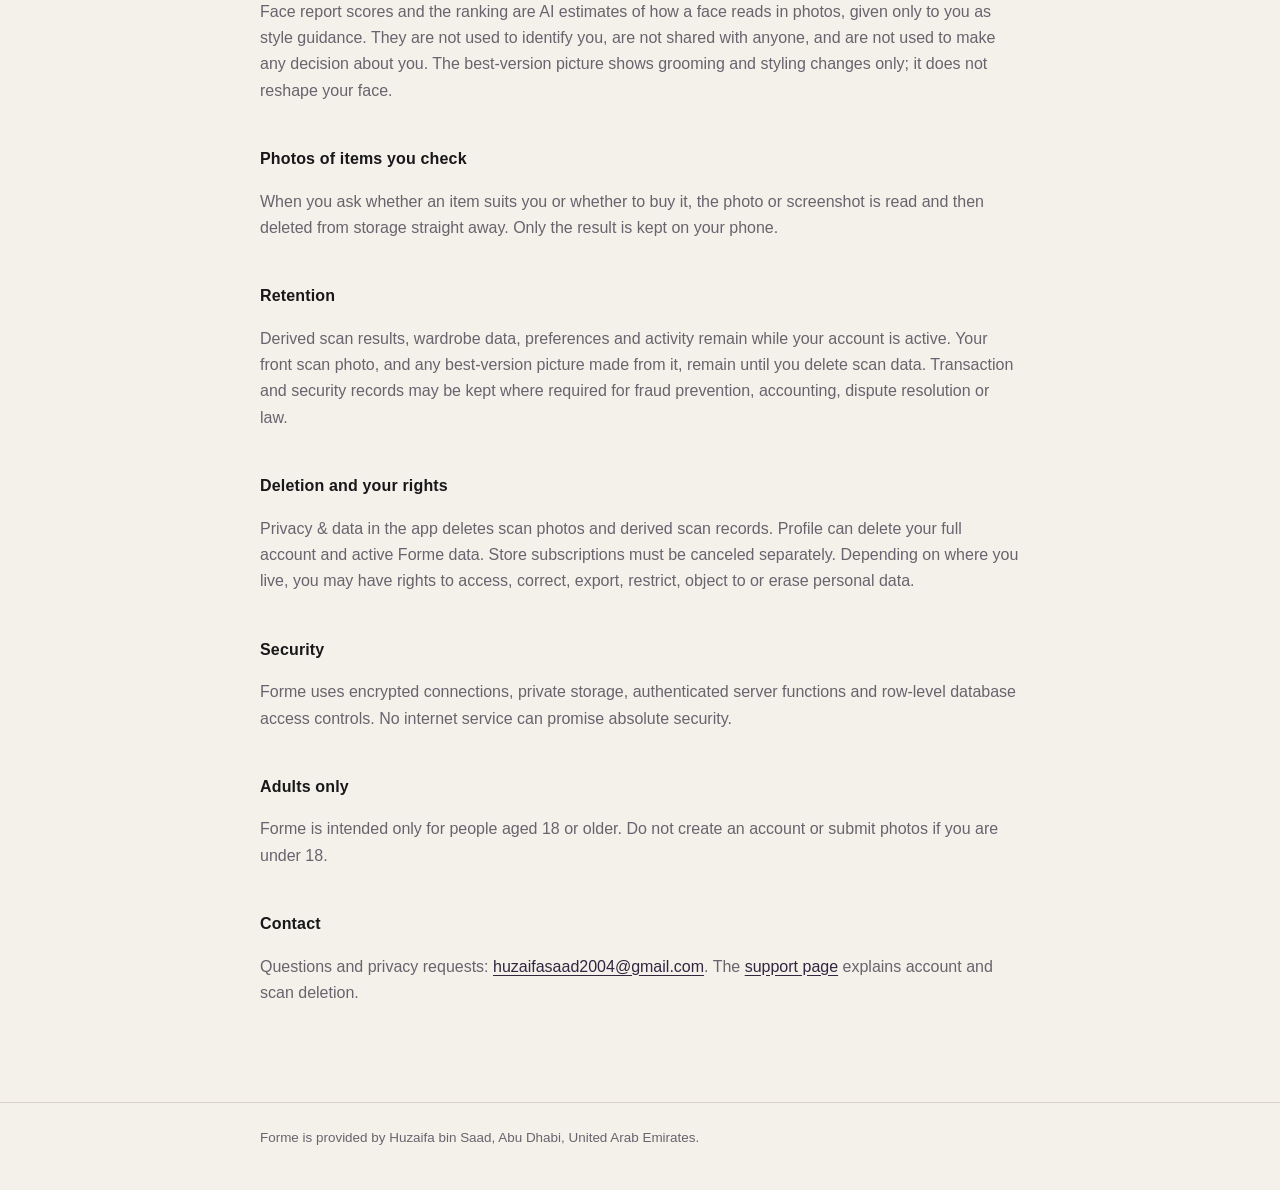
==== commit 8d87f132: "Privacy: face report, kept front photo, best-version picture, should-I-buy check Co-Authored-By: Cla" ====
--- a/privacy/index.html
+++ b/privacy/index.html
@@ -1,14 +1,15 @@
 <!doctype html>
 <html lang="en"><head><meta charset="utf-8"><meta name="viewport" content="width=device-width,initial-scale=1"><title>Privacy Policy — Forme</title><meta name="description" content="How Forme collects, uses, retains and deletes personal data."><link rel="stylesheet" href="../styles.css"></head>
 <body><header><div class="shell"><img src="../logo-lockup.svg" alt="Forme"><nav><a href="../privacy/">Privacy</a><a href="../terms/">Terms</a><a href="../support/">Support</a></nav></div></header>
-<main class="shell"><h1>Privacy policy</h1><p class="meta">Effective 12 October 2026 · Data controller: Huzaifa bin Saad</p>
+<main class="shell"><h1>Privacy policy</h1><p class="meta">Effective 6 November 2026 · Data controller: Huzaifa bin Saad</p>
 <p class="lead">Forme uses the information you choose to provide to create private appearance and wardrobe guidance. It does not sell personal data or use advertising trackers.</p>
-<h2>Information collected</h2><p>Forme collects account details such as email; the city and coordinates you choose for weather; scan, wardrobe, avatar and outfit photos you provide; screenshots or photos of items you ask Forme to check; questions you type to the in-app stylist; fragrances you add; the height and weight you choose to enter; measurements and appearance analysis derived from scans; wardrobe records, preferences and outfit activity; purchase and entitlement status; and limited product-interaction events used to understand whether features work.</p>
-<h2>How and why it is used</h2><p>Data is used to create and secure your account, analyse a scan you explicitly approve, provide recommendations and renders (including, when you ask, a picture of you wearing an outfit, made from the try-on photo you choose to save), turn clothing and fragrance bottle photos into studio-style product images, answer questions you ask the in-app stylist (using your wardrobe, fragrances and scan results), look up fragrance notes, add local weather context, operate subscriptions, prevent abuse, improve reliability, respond to support requests and meet legal obligations. Optional progress-photo consent is separate from required scan-analysis consent.</p>
-<h2>Service providers and international processing</h2><p>Supabase hosts authentication, database records, private storage and server functions. Google Gemini processes content needed for AI features: scan photos, your try-on photos (the full-length photo and, if you add one, a face close-up; only when you ask to see an outfit on you), your height and weight (as text, to judge fit), clothing and fragrance bottle photos, item screenshots, your questions to the stylist together with a text description of your wardrobe, fragrances and scan results (no photos are sent with stylist questions), and fragrance names (fragrance look-ups also use Google Search to find published notes). RevenueCat, Apple and Google process subscription identity and purchases when you subscribe. Open-Meteo receives coordinates for weather requests. These providers may process data outside your country under their own legal and security safeguards.</p>
-<h2>AI photo processing</h2><p>Forme uses paid Gemini API service so submitted content is not used to improve Google products. Temporary Forme scan copies are removed during the analysis flow unless you separately choose to retain one front progress photo. When the Gemini Files API is required, Forme requests deletion after processing; Google’s automatic deletion within 48 hours is the fallback.</p>
-<h2>Photos of items you check</h2><p>When you ask whether an item suits you, the photo or screenshot is read and then deleted from storage straight away. Only the result is kept on your phone.</p>
-<h2>Retention</h2><p>Derived scan results, wardrobe data, preferences and activity remain while your account is active. An optional progress photo remains until you delete scan data. Transaction and security records may be kept where required for fraud prevention, accounting, dispute resolution or law.</p>
+<h2>Information collected</h2><p>Forme collects account details such as email; the city and coordinates you choose for weather; scan, wardrobe, avatar and outfit photos you provide; screenshots or photos of items you ask Forme to check; questions you type to the in-app stylist; fragrances you add; the height and weight you choose to enter; measurements and appearance analysis derived from scans, including your face report (points placed on your front scan photo, feature readings, scores and an estimated ranking); wardrobe records, preferences and outfit activity; purchase and entitlement status; and limited product-interaction events used to understand whether features work.</p>
+<h2>How and why it is used</h2><p>Data is used to create and secure your account, analyse a scan you explicitly approve, create your face report and personal plan, make (when you ask, on Forme Plus) a “best version” picture of you from your own front scan photo, provide recommendations and renders (including, when you ask, a picture of you wearing an outfit, made from the try-on photo you choose to save), turn clothing and fragrance bottle photos into studio-style product images, answer questions you ask the in-app stylist (using your wardrobe, fragrances and scan results), look up fragrance notes, add local weather context, operate subscriptions, prevent abuse, improve reliability, respond to support requests and meet legal obligations. Keeping your front scan photo for your face report and progress is part of scan consent.</p>
+<h2>Service providers and international processing</h2><p>Supabase hosts authentication, database records, private storage and server functions. Google Gemini processes content needed for AI features: scan photos, your kept front scan photo (only when you ask for your best-version picture), your try-on photos (the full-length photo and, if you add one, a face close-up; only when you ask to see an outfit on you), your height and weight (as text, to judge fit), clothing and fragrance bottle photos, item screenshots, your questions to the stylist together with a text description of your wardrobe, fragrances and scan results (no photos are sent with stylist questions), and fragrance names (fragrance look-ups also use Google Search to find published notes). RevenueCat, Apple and Google process subscription identity and purchases when you subscribe. Open-Meteo receives coordinates for weather requests. These providers may process data outside your country under their own legal and security safeguards.</p>
+<h2>AI photo processing</h2><p>Forme uses paid Gemini API service so submitted content is not used to improve Google products. Temporary Forme scan copies are removed during the analysis flow, except your straight-on front photo, which is kept privately for your face report, your best-version picture and progress. When the Gemini Files API is required, Forme requests deletion after processing; Google’s automatic deletion within 48 hours is the fallback.</p>
+<h2>Face report and scores</h2><p>Face report scores and the ranking are AI estimates of how a face reads in photos, given only to you as style guidance. They are not used to identify you, are not shared with anyone, and are not used to make any decision about you. The best-version picture shows grooming and styling changes only; it does not reshape your face.</p>
+<h2>Photos of items you check</h2><p>When you ask whether an item suits you or whether to buy it, the photo or screenshot is read and then deleted from storage straight away. Only the result is kept on your phone.</p>
+<h2>Retention</h2><p>Derived scan results, wardrobe data, preferences and activity remain while your account is active. Your front scan photo, and any best-version picture made from it, remain until you delete scan data. Transaction and security records may be kept where required for fraud prevention, accounting, dispute resolution or law.</p>
 <h2>Deletion and your rights</h2><p>Privacy &amp; data in the app deletes scan photos and derived scan records. Profile can delete your full account and active Forme data. Store subscriptions must be canceled separately. Depending on where you live, you may have rights to access, correct, export, restrict, object to or erase personal data.</p>
 <h2>Security</h2><p>Forme uses encrypted connections, private storage, authenticated server functions and row-level database access controls. No internet service can promise absolute security.</p>
 <h2>Adults only</h2><p>Forme is intended only for people aged 18 or older. Do not create an account or submit photos if you are under 18.</p>
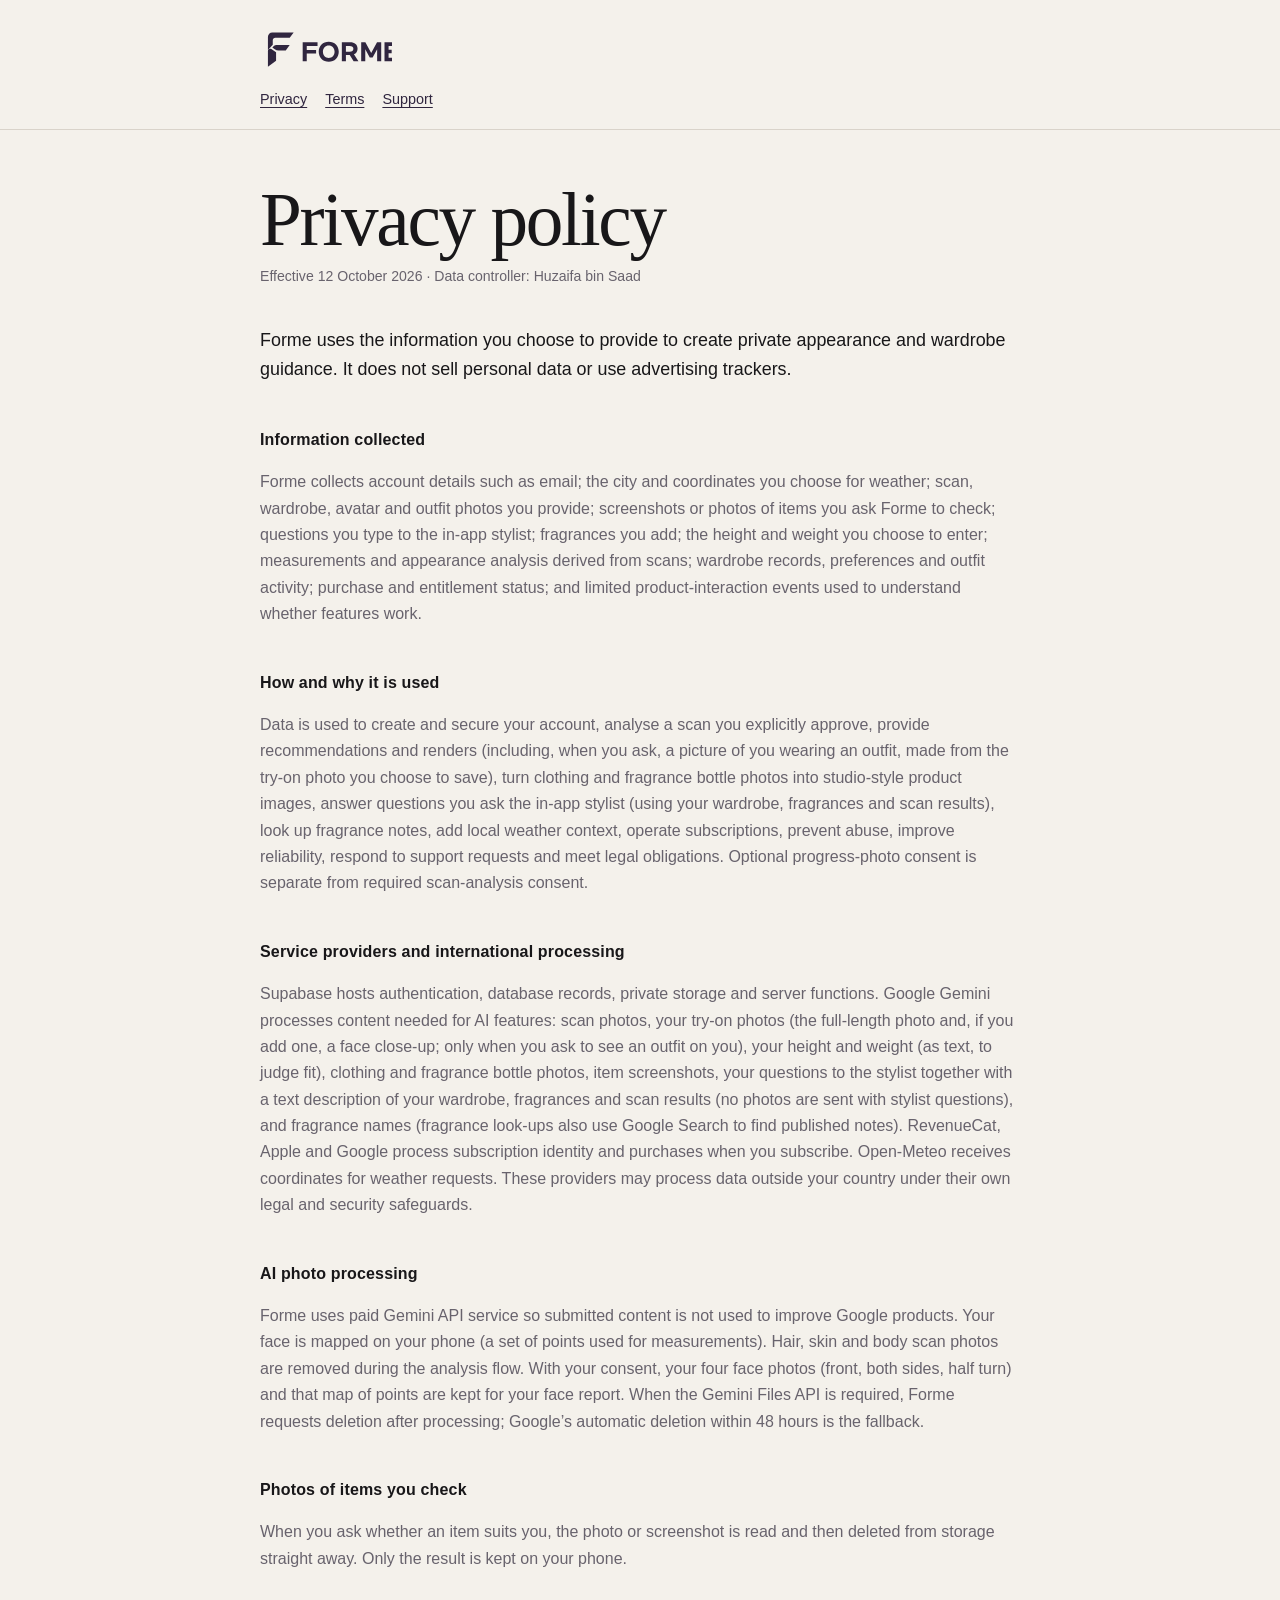
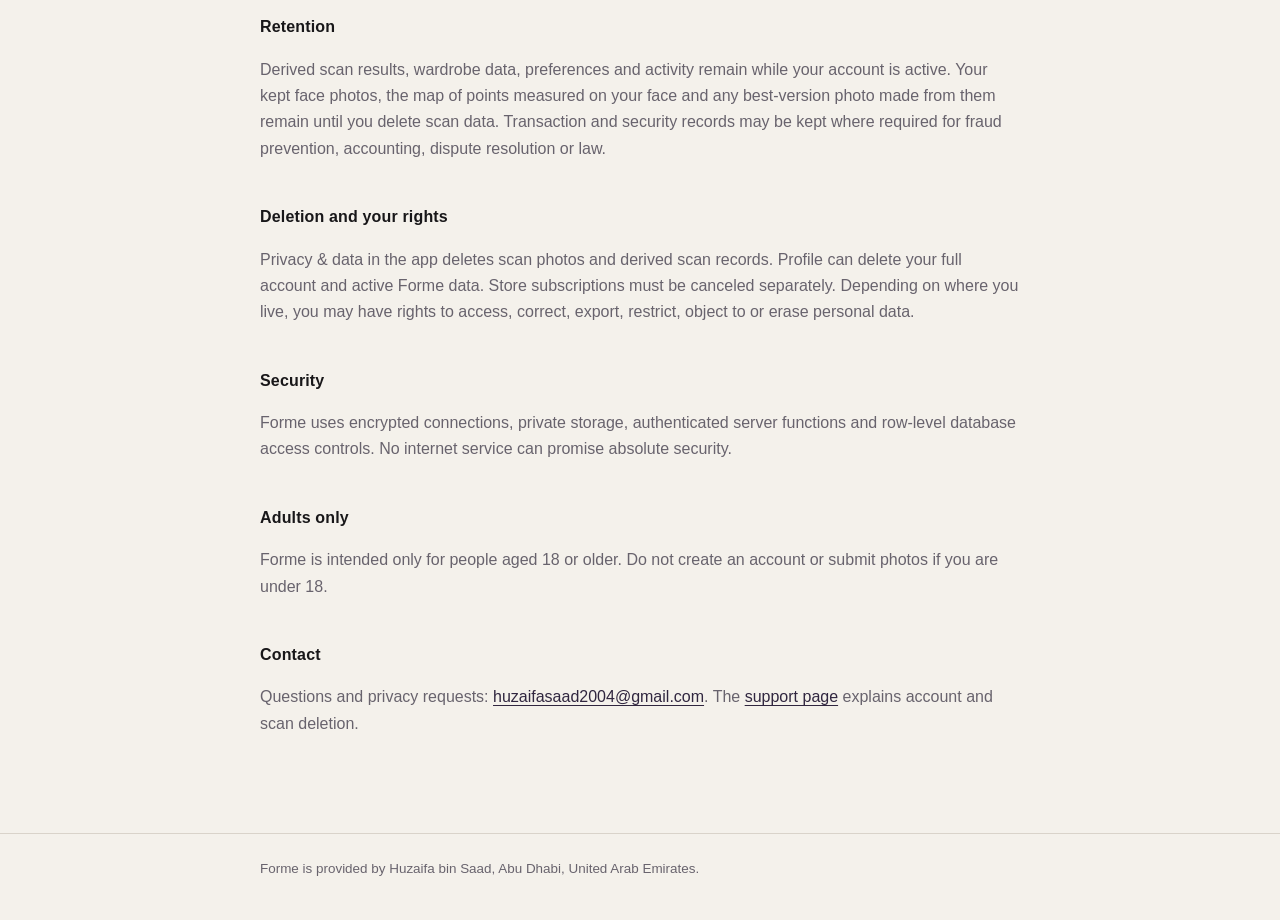
==== commit 66c87684: "Privacy: four face photos and the face map kept for the face report, with consent" ====
--- a/privacy/index.html
+++ b/privacy/index.html
@@ -1,15 +1,14 @@
 <!doctype html>
 <html lang="en"><head><meta charset="utf-8"><meta name="viewport" content="width=device-width,initial-scale=1"><title>Privacy Policy — Forme</title><meta name="description" content="How Forme collects, uses, retains and deletes personal data."><link rel="stylesheet" href="../styles.css"></head>
 <body><header><div class="shell"><img src="../logo-lockup.svg" alt="Forme"><nav><a href="../privacy/">Privacy</a><a href="../terms/">Terms</a><a href="../support/">Support</a></nav></div></header>
-<main class="shell"><h1>Privacy policy</h1><p class="meta">Effective 6 November 2026 · Data controller: Huzaifa bin Saad</p>
+<main class="shell"><h1>Privacy policy</h1><p class="meta">Effective 12 October 2026 · Data controller: Huzaifa bin Saad</p>
 <p class="lead">Forme uses the information you choose to provide to create private appearance and wardrobe guidance. It does not sell personal data or use advertising trackers.</p>
-<h2>Information collected</h2><p>Forme collects account details such as email; the city and coordinates you choose for weather; scan, wardrobe, avatar and outfit photos you provide; screenshots or photos of items you ask Forme to check; questions you type to the in-app stylist; fragrances you add; the height and weight you choose to enter; measurements and appearance analysis derived from scans, including your face report (points placed on your front scan photo, feature readings, scores and an estimated ranking); wardrobe records, preferences and outfit activity; purchase and entitlement status; and limited product-interaction events used to understand whether features work.</p>
-<h2>How and why it is used</h2><p>Data is used to create and secure your account, analyse a scan you explicitly approve, create your face report and personal plan, make (when you ask, on Forme Plus) a “best version” picture of you from your own front scan photo, provide recommendations and renders (including, when you ask, a picture of you wearing an outfit, made from the try-on photo you choose to save), turn clothing and fragrance bottle photos into studio-style product images, answer questions you ask the in-app stylist (using your wardrobe, fragrances and scan results), look up fragrance notes, add local weather context, operate subscriptions, prevent abuse, improve reliability, respond to support requests and meet legal obligations. Keeping your front scan photo for your face report and progress is part of scan consent.</p>
-<h2>Service providers and international processing</h2><p>Supabase hosts authentication, database records, private storage and server functions. Google Gemini processes content needed for AI features: scan photos, your kept front scan photo (only when you ask for your best-version picture), your try-on photos (the full-length photo and, if you add one, a face close-up; only when you ask to see an outfit on you), your height and weight (as text, to judge fit), clothing and fragrance bottle photos, item screenshots, your questions to the stylist together with a text description of your wardrobe, fragrances and scan results (no photos are sent with stylist questions), and fragrance names (fragrance look-ups also use Google Search to find published notes). RevenueCat, Apple and Google process subscription identity and purchases when you subscribe. Open-Meteo receives coordinates for weather requests. These providers may process data outside your country under their own legal and security safeguards.</p>
-<h2>AI photo processing</h2><p>Forme uses paid Gemini API service so submitted content is not used to improve Google products. Temporary Forme scan copies are removed during the analysis flow, except your straight-on front photo, which is kept privately for your face report, your best-version picture and progress. When the Gemini Files API is required, Forme requests deletion after processing; Google’s automatic deletion within 48 hours is the fallback.</p>
-<h2>Face report and scores</h2><p>Face report scores and the ranking are AI estimates of how a face reads in photos, given only to you as style guidance. They are not used to identify you, are not shared with anyone, and are not used to make any decision about you. The best-version picture shows grooming and styling changes only; it does not reshape your face.</p>
-<h2>Photos of items you check</h2><p>When you ask whether an item suits you or whether to buy it, the photo or screenshot is read and then deleted from storage straight away. Only the result is kept on your phone.</p>
-<h2>Retention</h2><p>Derived scan results, wardrobe data, preferences and activity remain while your account is active. Your front scan photo, and any best-version picture made from it, remain until you delete scan data. Transaction and security records may be kept where required for fraud prevention, accounting, dispute resolution or law.</p>
+<h2>Information collected</h2><p>Forme collects account details such as email; the city and coordinates you choose for weather; scan, wardrobe, avatar and outfit photos you provide; screenshots or photos of items you ask Forme to check; questions you type to the in-app stylist; fragrances you add; the height and weight you choose to enter; measurements and appearance analysis derived from scans; wardrobe records, preferences and outfit activity; purchase and entitlement status; and limited product-interaction events used to understand whether features work.</p>
+<h2>How and why it is used</h2><p>Data is used to create and secure your account, analyse a scan you explicitly approve, provide recommendations and renders (including, when you ask, a picture of you wearing an outfit, made from the try-on photo you choose to save), turn clothing and fragrance bottle photos into studio-style product images, answer questions you ask the in-app stylist (using your wardrobe, fragrances and scan results), look up fragrance notes, add local weather context, operate subscriptions, prevent abuse, improve reliability, respond to support requests and meet legal obligations. Optional progress-photo consent is separate from required scan-analysis consent.</p>
+<h2>Service providers and international processing</h2><p>Supabase hosts authentication, database records, private storage and server functions. Google Gemini processes content needed for AI features: scan photos, your try-on photos (the full-length photo and, if you add one, a face close-up; only when you ask to see an outfit on you), your height and weight (as text, to judge fit), clothing and fragrance bottle photos, item screenshots, your questions to the stylist together with a text description of your wardrobe, fragrances and scan results (no photos are sent with stylist questions), and fragrance names (fragrance look-ups also use Google Search to find published notes). RevenueCat, Apple and Google process subscription identity and purchases when you subscribe. Open-Meteo receives coordinates for weather requests. These providers may process data outside your country under their own legal and security safeguards.</p>
+<h2>AI photo processing</h2><p>Forme uses paid Gemini API service so submitted content is not used to improve Google products. Your face is mapped on your phone (a set of points used for measurements). Hair, skin and body scan photos are removed during the analysis flow. With your consent, your four face photos (front, both sides, half turn) and that map of points are kept for your face report. When the Gemini Files API is required, Forme requests deletion after processing; Google’s automatic deletion within 48 hours is the fallback.</p>
+<h2>Photos of items you check</h2><p>When you ask whether an item suits you, the photo or screenshot is read and then deleted from storage straight away. Only the result is kept on your phone.</p>
+<h2>Retention</h2><p>Derived scan results, wardrobe data, preferences and activity remain while your account is active. Your kept face photos, the map of points measured on your face and any best-version photo made from them remain until you delete scan data. Transaction and security records may be kept where required for fraud prevention, accounting, dispute resolution or law.</p>
 <h2>Deletion and your rights</h2><p>Privacy &amp; data in the app deletes scan photos and derived scan records. Profile can delete your full account and active Forme data. Store subscriptions must be canceled separately. Depending on where you live, you may have rights to access, correct, export, restrict, object to or erase personal data.</p>
 <h2>Security</h2><p>Forme uses encrypted connections, private storage, authenticated server functions and row-level database access controls. No internet service can promise absolute security.</p>
 <h2>Adults only</h2><p>Forme is intended only for people aged 18 or older. Do not create an account or submit photos if you are under 18.</p>
